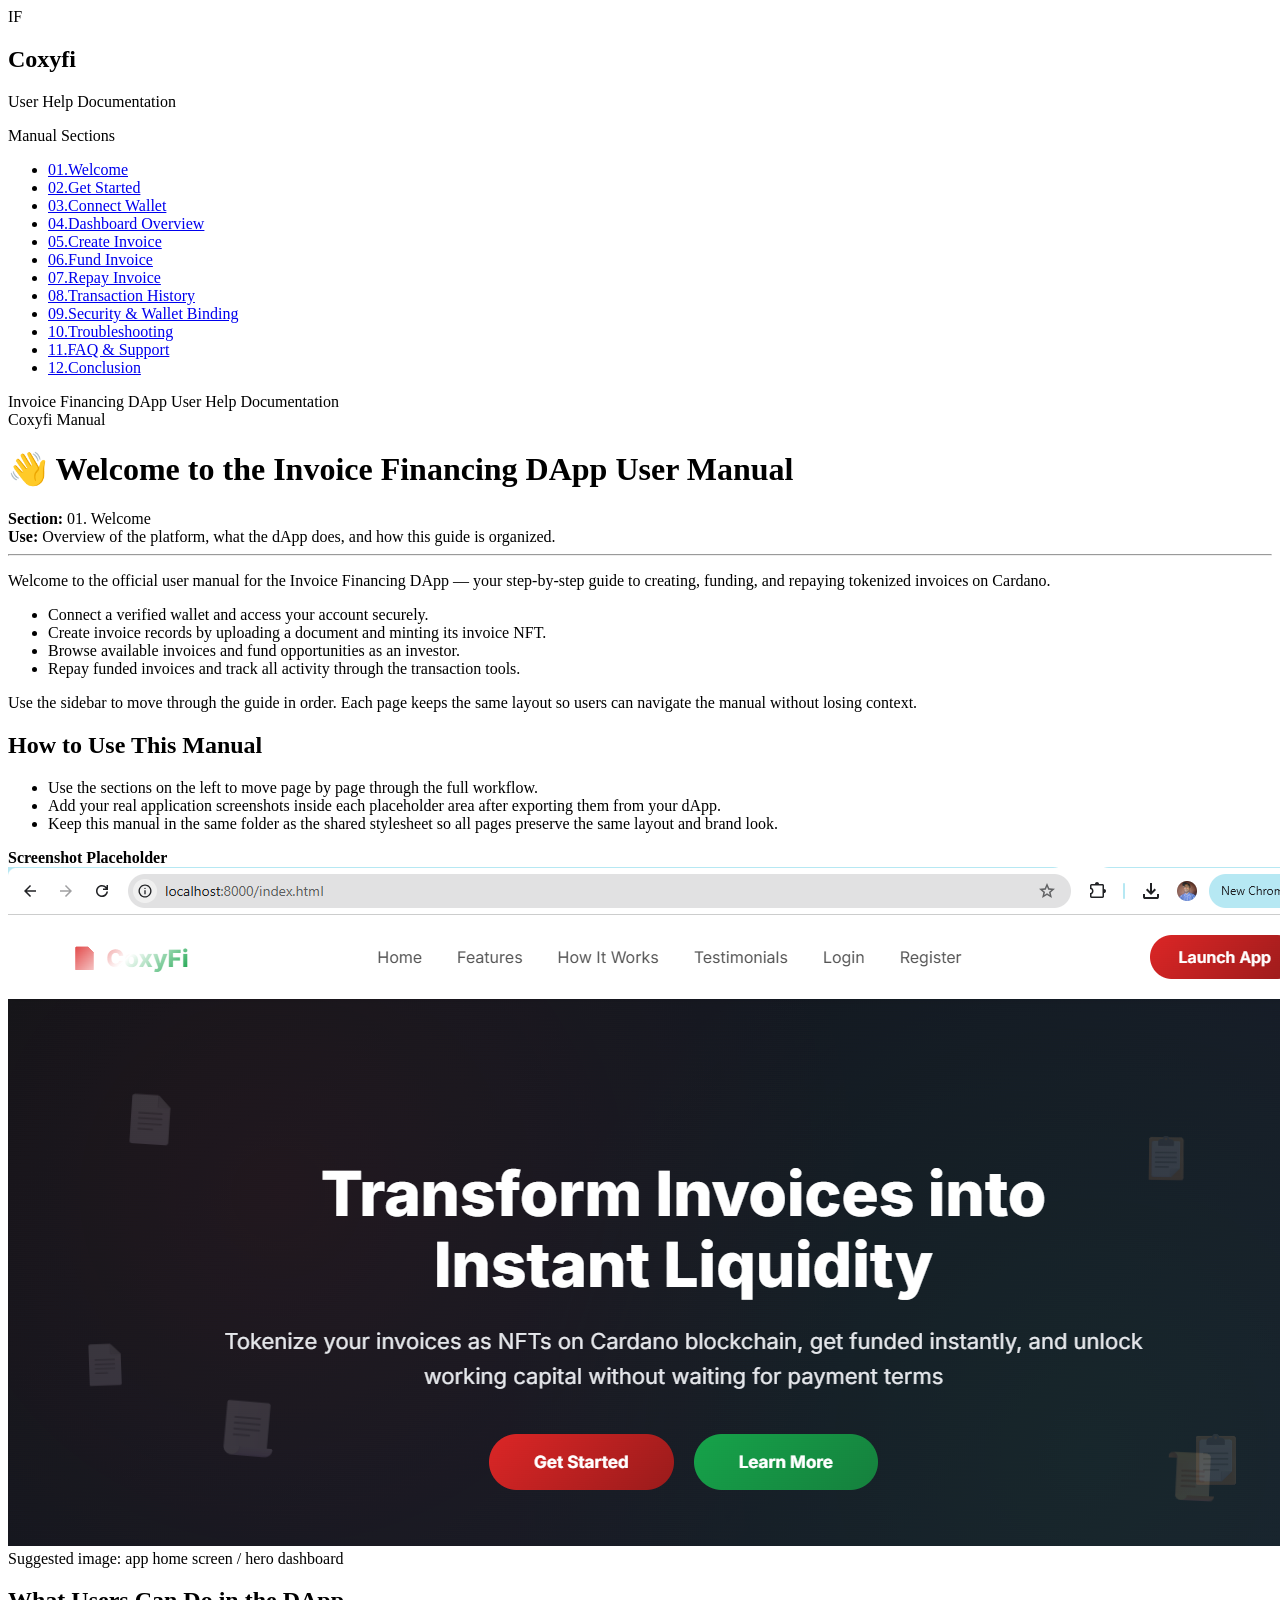
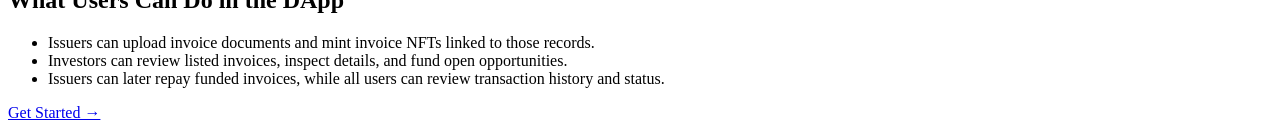
==== Job-69799/docs/01-welcome.html @ ea3b390e "new" ====
<!DOCTYPE html>
<html lang="en">
<head>
  <meta charset="UTF-8" />
  <meta name="viewport" content="width=device-width, initial-scale=1.0" />
  <title>Welcome | Coxyfi User Manual</title>
  <link rel="preconnect" href="https://fonts.googleapis.com">
  <link rel="preconnect" href="https://fonts.gstatic.com" crossorigin>
  <link href="https://fonts.googleapis.com/css2?family=Inter:wght@300;400;500;600;700;800&display=swap" rel="stylesheet">
  <link rel="stylesheet" href="styles.css" />
</head>
<body>
  <div class="layout">
    <aside class="sidebar">
      <div class="brand">
        <div class="brand-mark">IF</div>
        <div class="brand-text">
          <h1>Coxyfi</h1>
          <p>User Help Documentation</p>
        </div>
      </div>
      <div class="nav-title">Manual Sections</div>
      <ul class="nav-list">
        <li><a class="nav-link active" href="01-welcome.html"><span class="nav-index">01.</span><span>Welcome</span></a></li>
<li><a class="nav-link" href="02-getting-started.html"><span class="nav-index">02.</span><span>Get Started</span></a></li>
<li><a class="nav-link" href="03-connect-wallet.html"><span class="nav-index">03.</span><span>Connect Wallet</span></a></li>
<li><a class="nav-link" href="04-dashboard-overview.html"><span class="nav-index">04.</span><span>Dashboard Overview</span></a></li>
<li><a class="nav-link" href="05-create-invoice.html"><span class="nav-index">05.</span><span>Create Invoice</span></a></li>
<li><a class="nav-link" href="06-fund-invoice.html"><span class="nav-index">06.</span><span>Fund Invoice</span></a></li>
<li><a class="nav-link" href="07-repay-invoice.html"><span class="nav-index">07.</span><span>Repay Invoice</span></a></li>
<li><a class="nav-link" href="08-history-search.html"><span class="nav-index">08.</span><span>Transaction History</span></a></li>
<li><a class="nav-link" href="09-security-wallet-binding.html"><span class="nav-index">09.</span><span>Security & Wallet Binding</span></a></li>
<li><a class="nav-link" href="10-troubleshooting.html"><span class="nav-index">10.</span><span>Troubleshooting</span></a></li>
<li><a class="nav-link" href="11-faq-support.html"><span class="nav-index">11.</span><span>FAQ & Support</span></a></li>
<li><a class="nav-link" href="12-conclusion.html"><span class="nav-index">12.</span><span>Conclusion</span></a></li>
      </ul>
    </aside>

    <main class="content-wrap">
      <div class="topbar">
        <div class="topbar-title">Invoice Financing DApp User Help Documentation</div>
        <div class="topbar-actions">
        
        </div>
      </div>

      <div class="doc">
        <div class="hero-logo">Coxyfi Manual</div>
        <h1 class="page-title">👋 Welcome to the Invoice Financing DApp User Manual</h1>
        <div class="meta">
          <div><strong>Section:</strong> 01. Welcome</div>
          <div><strong>Use:</strong> Overview of the platform, what the dApp does, and how this guide is organized.</div>
          
        </div>
        <hr class="divider" />
        <p class="lead">Welcome to the official user manual for the Invoice Financing DApp — your step-by-step guide to creating, funding, and repaying tokenized invoices on Cardano.</p><ul class="checklist"><li>Connect a verified wallet and access your account securely.</li><li>Create invoice records by uploading a document and minting its invoice NFT.</li><li>Browse available invoices and fund opportunities as an investor.</li><li>Repay funded invoices and track all activity through the transaction tools.</li></ul><div class="callout">Use the sidebar to move through the guide in order. Each page keeps the same layout so users can navigate the manual without losing context.</div><section class="section"><h2>How to Use This Manual</h2><ul><li>Use the sections on the left to move page by page through the full workflow.</li><li>Add your real application screenshots inside each placeholder area after exporting them from your dApp.</li><li>Keep this manual in the same folder as the shared stylesheet so all pages preserve the same layout and brand look.</li></ul></section><div class="image-placeholder">
<strong>Screenshot Placeholder</strong>
<div class="screenshot">
  <img src="images/coxyfi-land.png" alt="Create Invoice Page">
</div>
<div class="small">Suggested image: app home screen / hero dashboard</div>
</div><section class="section"><h2>What Users Can Do in the DApp</h2><ul><li>Issuers can upload invoice documents and mint invoice NFTs linked to those records.</li><li>Investors can review listed invoices, inspect details, and fund open opportunities.</li><li>Issuers can later repay funded invoices, while all users can review transaction history and status.</li></ul></section>
        <div class="footer-nav">
          <span></span>
          <a href="02-getting-started.html">Get Started →</a>
        </div>
      </div>
    </main>
  </div>
</body>
</html>
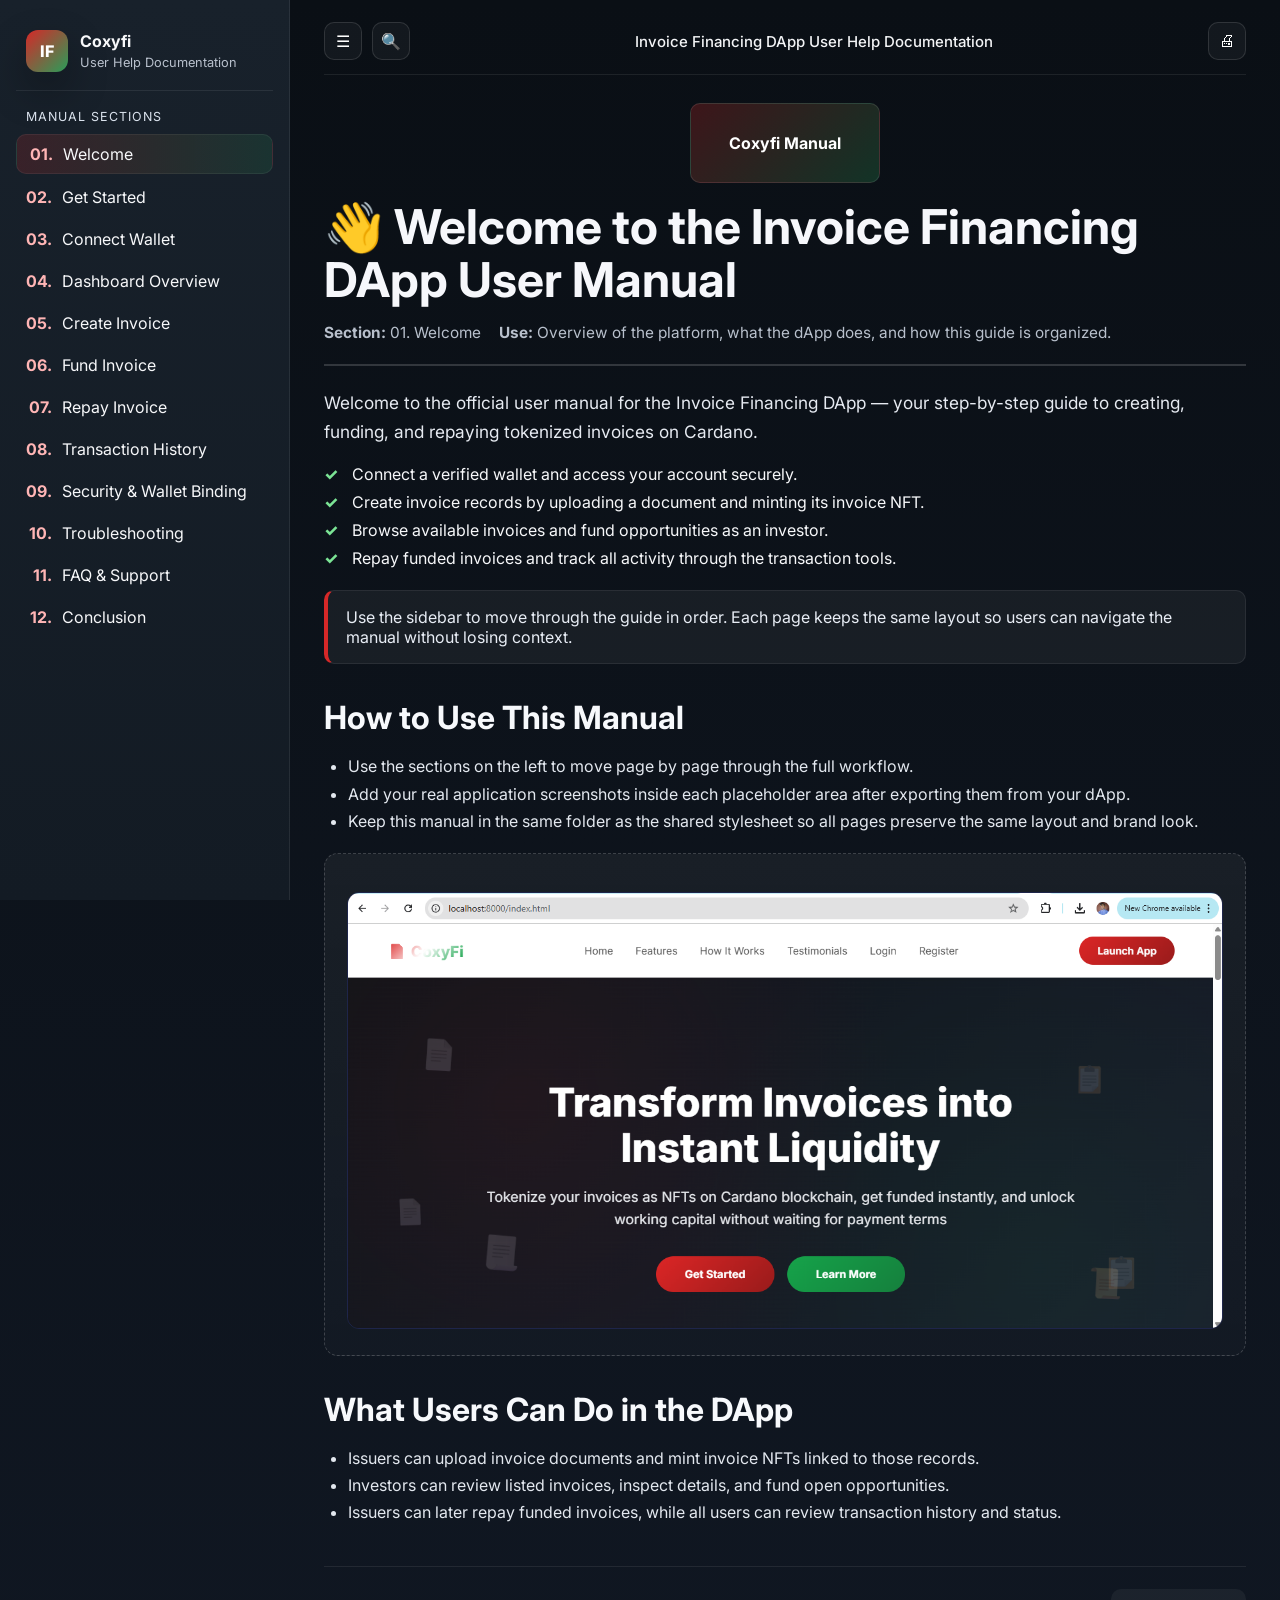
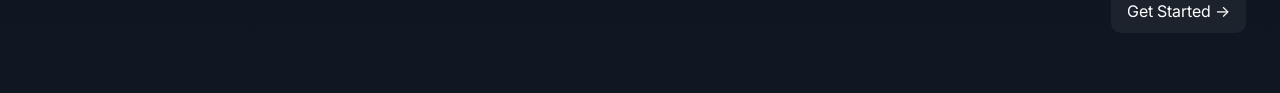
==== commit a44c4732: "new" ====
--- a/Job-69799/docs/01-welcome.html
+++ b/Job-69799/docs/01-welcome.html
@@ -8,10 +8,210 @@
   <link rel="preconnect" href="https://fonts.gstatic.com" crossorigin>
   <link href="https://fonts.googleapis.com/css2?family=Inter:wght@300;400;500;600;700;800&display=swap" rel="stylesheet">
   <link rel="stylesheet" href="styles.css" />
+  <style>
+    .topbar {
+      display: grid;
+      grid-template-columns: auto 1fr auto;
+      align-items: center;
+      gap: 16px;
+    }
+
+    .topbar-left,
+    .topbar-right {
+      display: flex;
+      align-items: center;
+      gap: 10px;
+    }
+
+    .search-wrap {
+      position: relative;
+      display: flex;
+      align-items: center;
+      gap: 10px;
+    }
+
+    .icon-btn {
+      width: 38px;
+      height: 38px;
+      border: 1px solid rgba(255,255,255,0.12);
+      background: rgba(255,255,255,0.04);
+      color: #fff;
+      border-radius: 10px;
+      display: inline-flex;
+      align-items: center;
+      justify-content: center;
+      cursor: pointer;
+      transition: all 0.2s ease;
+      font-size: 16px;
+    }
+
+    .icon-btn:hover {
+      background: rgba(255,255,255,0.1);
+      border-color: rgba(255,255,255,0.2);
+      transform: translateY(-1px);
+    }
+
+    .topbar-title {
+      text-align: center;
+      justify-self: center;
+      font-size: 15px;
+      font-weight: 500;
+      color: #f3f4f6;
+      white-space: nowrap;
+      overflow: hidden;
+      text-overflow: ellipsis;
+    }
+
+    .manual-search {
+      width: 0;
+      opacity: 0;
+      pointer-events: none;
+      transition: all 0.25s ease;
+      padding: 0;
+      border: 0;
+      background: rgba(255,255,255,0.06);
+      color: #fff;
+      border-radius: 10px;
+      outline: none;
+    }
+
+    .manual-search.active {
+      width: 220px;
+      opacity: 1;
+      pointer-events: auto;
+      padding: 10px 12px;
+      border: 1px solid rgba(255,255,255,0.12);
+    }
+
+    .manual-search::placeholder {
+      color: rgba(255,255,255,0.55);
+    }
+
+    #manualSearchResults {
+      position: absolute;
+      top: calc(100% + 10px);
+      left: 96px;
+      width: 340px;
+      max-height: 360px;
+      overflow-y: auto;
+      background: #121b25;
+      border: 1px solid rgba(255,255,255,0.1);
+      border-radius: 12px;
+      box-shadow: 0 20px 40px rgba(0,0,0,0.35);
+      z-index: 999;
+      display: none;
+    }
+
+    #manualSearchResults.active {
+      display: block;
+    }
+
+    .search-result-item {
+      display: block;
+      padding: 12px 14px;
+      border-bottom: 1px solid rgba(255,255,255,0.06);
+      color: #fff;
+      text-decoration: none;
+    }
+
+    .search-result-item:last-child {
+      border-bottom: none;
+    }
+
+    .search-result-item:hover {
+      background: rgba(255,255,255,0.06);
+      text-decoration: none;
+    }
+
+    .search-result-title {
+      font-size: 0.95rem;
+      font-weight: 600;
+      color: #ffffff;
+    }
+
+    .search-result-meta {
+      font-size: 0.82rem;
+      color: #b8c0cc;
+      margin-top: 4px;
+    }
+
+    .search-result-empty {
+      padding: 14px;
+      color: #b8c0cc;
+      font-size: 0.9rem;
+    }
+
+    .sidebar.collapsed {
+      width: 0 !important;
+      min-width: 0 !important;
+      padding: 0 !important;
+      overflow: hidden !important;
+      border: 0 !important;
+    }
+
+    .sidebar.collapsed * {
+      display: none !important;
+    }
+
+    .content-wrap.expanded {
+      flex: 1;
+      width: 100%;
+      max-width: 100%;
+      margin-left: 0;
+      padding-left: 34px;
+    }
+
+    @media (max-width: 900px) {
+      .topbar {
+        grid-template-columns: 1fr;
+        gap: 12px;
+      }
+
+      .topbar-left,
+      .topbar-right {
+        justify-content: center;
+      }
+
+      .topbar-title {
+        order: -1;
+        white-space: normal;
+      }
+
+      .manual-search.active {
+        width: 100%;
+        max-width: 320px;
+      }
+
+      #manualSearchResults {
+        left: 0;
+        width: 100%;
+      }
+    }
+
+    @media print {
+      .topbar,
+      .sidebar,
+      .footer-nav {
+        display: none !important;
+      }
+
+      .content-wrap,
+      .doc {
+        width: 100% !important;
+        margin: 0 !important;
+        padding: 0 !important;
+      }
+
+      body {
+        background: #fff !important;
+        color: #000 !important;
+      }
+    }
+  </style>
 </head>
 <body>
   <div class="layout">
-    <aside class="sidebar">
+    <aside class="sidebar" id="manualSidebar">
       <div class="brand">
         <div class="brand-mark">IF</div>
         <div class="brand-text">
@@ -20,27 +220,50 @@
         </div>
       </div>
       <div class="nav-title">Manual Sections</div>
-      <ul class="nav-list">
+      <ul class="nav-list" id="manualNavList">
         <li><a class="nav-link active" href="01-welcome.html"><span class="nav-index">01.</span><span>Welcome</span></a></li>
-<li><a class="nav-link" href="02-getting-started.html"><span class="nav-index">02.</span><span>Get Started</span></a></li>
-<li><a class="nav-link" href="03-connect-wallet.html"><span class="nav-index">03.</span><span>Connect Wallet</span></a></li>
-<li><a class="nav-link" href="04-dashboard-overview.html"><span class="nav-index">04.</span><span>Dashboard Overview</span></a></li>
-<li><a class="nav-link" href="05-create-invoice.html"><span class="nav-index">05.</span><span>Create Invoice</span></a></li>
-<li><a class="nav-link" href="06-fund-invoice.html"><span class="nav-index">06.</span><span>Fund Invoice</span></a></li>
-<li><a class="nav-link" href="07-repay-invoice.html"><span class="nav-index">07.</span><span>Repay Invoice</span></a></li>
-<li><a class="nav-link" href="08-history-search.html"><span class="nav-index">08.</span><span>Transaction History</span></a></li>
-<li><a class="nav-link" href="09-security-wallet-binding.html"><span class="nav-index">09.</span><span>Security & Wallet Binding</span></a></li>
-<li><a class="nav-link" href="10-troubleshooting.html"><span class="nav-index">10.</span><span>Troubleshooting</span></a></li>
-<li><a class="nav-link" href="11-faq-support.html"><span class="nav-index">11.</span><span>FAQ & Support</span></a></li>
-<li><a class="nav-link" href="12-conclusion.html"><span class="nav-index">12.</span><span>Conclusion</span></a></li>
+        <li><a class="nav-link" href="02-getting-started.html"><span class="nav-index">02.</span><span>Get Started</span></a></li>
+        <li><a class="nav-link" href="03-connect-wallet.html"><span class="nav-index">03.</span><span>Connect Wallet</span></a></li>
+        <li><a class="nav-link" href="04-dashboard-overview.html"><span class="nav-index">04.</span><span>Dashboard Overview</span></a></li>
+        <li><a class="nav-link" href="05-create-invoice.html"><span class="nav-index">05.</span><span>Create Invoice</span></a></li>
+        <li><a class="nav-link" href="06-fund-invoice.html"><span class="nav-index">06.</span><span>Fund Invoice</span></a></li>
+        <li><a class="nav-link" href="07-repay-invoice.html"><span class="nav-index">07.</span><span>Repay Invoice</span></a></li>
+        <li><a class="nav-link" href="08-history-search.html"><span class="nav-index">08.</span><span>Transaction History</span></a></li>
+        <li><a class="nav-link" href="09-security-wallet-binding.html"><span class="nav-index">09.</span><span>Security & Wallet Binding</span></a></li>
+        <li><a class="nav-link" href="10-troubleshooting.html"><span class="nav-index">10.</span><span>Troubleshooting</span></a></li>
+        <li><a class="nav-link" href="11-faq-support.html"><span class="nav-index">11.</span><span>FAQ & Support</span></a></li>
+        <li><a class="nav-link" href="12-conclusion.html"><span class="nav-index">12.</span><span>Conclusion</span></a></li>
       </ul>
     </aside>
 
-    <main class="content-wrap">
+    <main class="content-wrap" id="contentWrap">
       <div class="topbar">
+        <div class="topbar-left search-wrap">
+          <button class="icon-btn" id="toggleSidebarBtn" title="Show / Hide Navigation" aria-label="Toggle Navigation">
+            ☰
+          </button>
+
+          <button class="icon-btn" id="toggleSearchBtn" title="Search Manual" aria-label="Search Manual">
+            🔍
+          </button>
+
+          <input
+            type="text"
+            id="manualSearchInput"
+            class="manual-search"
+            placeholder="Search documentation..."
+            aria-label="Search documentation"
+          />
+
+          <div id="manualSearchResults"></div>
+        </div>
+
         <div class="topbar-title">Invoice Financing DApp User Help Documentation</div>
-        <div class="topbar-actions">
-        
+
+        <div class="topbar-right">
+          <button class="icon-btn" id="printPageBtn" title="Print Page" aria-label="Print Page">
+            🖨
+          </button>
         </div>
       </div>
 
@@ -50,16 +273,46 @@
         <div class="meta">
           <div><strong>Section:</strong> 01. Welcome</div>
           <div><strong>Use:</strong> Overview of the platform, what the dApp does, and how this guide is organized.</div>
+        </div>
+        <hr class="divider" />
+
+        <p class="lead">Welcome to the official user manual for the Invoice Financing DApp — your step-by-step guide to creating, funding, and repaying tokenized invoices on Cardano.</p>
+
+        <ul class="checklist">
+          <li>Connect a verified wallet and access your account securely.</li>
+          <li>Create invoice records by uploading a document and minting its invoice NFT.</li>
+          <li>Browse available invoices and fund opportunities as an investor.</li>
+          <li>Repay funded invoices and track all activity through the transaction tools.</li>
+        </ul>
+
+        <div class="callout">Use the sidebar to move through the guide in order. Each page keeps the same layout so users can navigate the manual without losing context.</div>
+
+        <section class="section">
+          <h2 id="how-to-use-this-manual">How to Use This Manual</h2>
+          <ul>
+            <li>Use the sections on the left to move page by page through the full workflow.</li>
+            <li>Add your real application screenshots inside each placeholder area after exporting them from your dApp.</li>
+            <li>Keep this manual in the same folder as the shared stylesheet so all pages preserve the same layout and brand look.</li>
+          </ul>
+        </section>
+
+        <div class="image-placeholder">
           
-        </div>
-        <hr class="divider" />
-        <p class="lead">Welcome to the official user manual for the Invoice Financing DApp — your step-by-step guide to creating, funding, and repaying tokenized invoices on Cardano.</p><ul class="checklist"><li>Connect a verified wallet and access your account securely.</li><li>Create invoice records by uploading a document and minting its invoice NFT.</li><li>Browse available invoices and fund opportunities as an investor.</li><li>Repay funded invoices and track all activity through the transaction tools.</li></ul><div class="callout">Use the sidebar to move through the guide in order. Each page keeps the same layout so users can navigate the manual without losing context.</div><section class="section"><h2>How to Use This Manual</h2><ul><li>Use the sections on the left to move page by page through the full workflow.</li><li>Add your real application screenshots inside each placeholder area after exporting them from your dApp.</li><li>Keep this manual in the same folder as the shared stylesheet so all pages preserve the same layout and brand look.</li></ul></section><div class="image-placeholder">
-<strong>Screenshot Placeholder</strong>
-<div class="screenshot">
-  <img src="images/coxyfi-land.png" alt="Create Invoice Page">
-</div>
-<div class="small">Suggested image: app home screen / hero dashboard</div>
-</div><section class="section"><h2>What Users Can Do in the DApp</h2><ul><li>Issuers can upload invoice documents and mint invoice NFTs linked to those records.</li><li>Investors can review listed invoices, inspect details, and fund open opportunities.</li><li>Issuers can later repay funded invoices, while all users can review transaction history and status.</li></ul></section>
+          <div class="screenshot">
+            <img src="images/coxyfi-land.png" alt="Create Invoice Page">
+          </div>
+          
+        </div>
+
+        <section class="section">
+          <h2 id="what-users-can-do-in-the-dapp">What Users Can Do in the DApp</h2>
+          <ul>
+            <li>Issuers can upload invoice documents and mint invoice NFTs linked to those records.</li>
+            <li>Investors can review listed invoices, inspect details, and fund open opportunities.</li>
+            <li>Issuers can later repay funded invoices, while all users can review transaction history and status.</li>
+          </ul>
+        </section>
+
         <div class="footer-nav">
           <span></span>
           <a href="02-getting-started.html">Get Started →</a>
@@ -67,5 +320,23 @@
       </div>
     </main>
   </div>
+
+  <script src="search-index.js"></script>
+  <script src="manual-search.js"></script>
+  <script>
+    const sidebar = document.getElementById("manualSidebar");
+    const contentWrap = document.getElementById("contentWrap");
+    const toggleSidebarBtn = document.getElementById("toggleSidebarBtn");
+    const printPageBtn = document.getElementById("printPageBtn");
+
+    toggleSidebarBtn.addEventListener("click", function () {
+      sidebar.classList.toggle("collapsed");
+      contentWrap.classList.toggle("expanded");
+    });
+
+    printPageBtn.addEventListener("click", function () {
+      window.print();
+    });
+  </script>
 </body>
 </html>
--- a/Job-69799/docs/styles.css
+++ b/Job-69799/docs/styles.css
@@ -0,0 +1,588 @@
+:root {
+  --bg: #0b0f14;
+  --bg-soft: #121821;
+  --panel: #151c26;
+  --panel-2: #1a2330;
+  --border: rgba(255,255,255,0.08);
+  --text: #f7f8fa;
+  --muted: #b8c0cc;
+  --red: #d62828;
+  --green: #2a9d59;
+  --white: #ffffff;
+  --shadow: 0 18px 40px rgba(0,0,0,0.32);
+}
+
+* { box-sizing: border-box; }
+
+html, body {
+  margin: 0;
+  padding: 0;
+}
+
+body {
+  font-family: Inter, Arial, sans-serif;
+  background: linear-gradient(180deg, #0a0f15 0%, #101722 100%);
+  color: var(--text);
+}
+
+a {
+  color: #9fe870;
+  text-decoration: none;
+}
+
+a:hover {
+  text-decoration: underline;
+}
+
+/* =====================================================
+   MAIN LAYOUT
+===================================================== */
+.layout {
+  display: flex;
+  width: 100%;
+  min-height: 100vh;
+}
+
+.sidebar {
+  width: 290px;
+  min-width: 290px;
+  background: linear-gradient(180deg, #18212b 0%, #131b24 100%);
+  border-right: 1px solid var(--border);
+  padding: 22px 16px 28px;
+  position: sticky;
+  top: 0;
+  height: 100vh;
+  overflow-y: auto;
+  transition: width 0.3s ease, min-width 0.3s ease, padding 0.3s ease, border 0.3s ease;
+}
+
+.sidebar.collapsed {
+  width: 0 !important;
+  min-width: 0 !important;
+  padding: 0 !important;
+  overflow: hidden !important;
+  border-right: none !important;
+}
+
+.sidebar.collapsed * {
+  opacity: 0;
+  pointer-events: none;
+}
+
+.content-wrap {
+  flex: 1;
+  width: 100%;
+  min-width: 0;
+  padding: 22px 34px 60px;
+  transition: all 0.3s ease;
+}
+
+.content-wrap.expanded {
+  flex: 1;
+  width: 100%;
+  max-width: 100%;
+  margin-left: 0;
+  padding-left: 34px;
+}
+
+/* =====================================================
+   SIDEBAR
+===================================================== */
+.brand {
+  display: flex;
+  gap: 12px;
+  align-items: center;
+  padding: 8px 10px 18px;
+  border-bottom: 1px solid var(--border);
+  margin-bottom: 16px;
+}
+
+.brand-mark {
+  width: 42px;
+  height: 42px;
+  border-radius: 12px;
+  background: linear-gradient(135deg, var(--red), var(--green));
+  display: grid;
+  place-items: center;
+  font-weight: 800;
+  color: white;
+  box-shadow: var(--shadow);
+}
+
+.brand-text h1 {
+  margin: 0;
+  font-size: 1rem;
+  line-height: 1.2;
+}
+
+.brand-text p {
+  margin: 4px 0 0;
+  font-size: 0.8rem;
+  color: var(--muted);
+}
+
+.nav-title {
+  color: #dbe3ee;
+  font-size: 0.78rem;
+  letter-spacing: 0.08em;
+  text-transform: uppercase;
+  margin: 18px 10px 10px;
+}
+
+.nav-list {
+  list-style: none;
+  margin: 0;
+  padding: 0;
+}
+
+.nav-list li {
+  margin: 4px 0;
+}
+
+.nav-link {
+  display: grid;
+  grid-template-columns: 26px 1fr;
+  gap: 10px;
+  align-items: start;
+  width: 100%;
+  padding: 9px 10px;
+  border-radius: 10px;
+  color: var(--text);
+  transition: 0.2s ease;
+}
+
+.nav-link:hover {
+  background: rgba(255,255,255,0.05);
+  text-decoration: none;
+}
+
+.nav-link.active {
+  background: linear-gradient(90deg, rgba(214,40,40,0.18), rgba(42,157,89,0.16));
+  border: 1px solid rgba(255,255,255,0.06);
+}
+
+.nav-link.hidden-by-search {
+  display: none !important;
+}
+
+.nav-index {
+  color: #ffb5b5;
+  font-weight: 700;
+  text-align: right;
+}
+
+/* =====================================================
+   TOPBAR
+===================================================== */
+.topbar {
+  display: grid;
+  grid-template-columns: auto 1fr auto;
+  align-items: center;
+  gap: 16px;
+  border-bottom: 1px solid var(--border);
+  padding-bottom: 14px;
+  margin-bottom: 28px;
+}
+
+.topbar-left,
+.topbar-right {
+  display: flex;
+  align-items: center;
+  gap: 10px;
+}
+
+.topbar-title {
+  text-align: center;
+  justify-self: center;
+  font-size: 1.2rem;
+  font-weight: 300;
+  color: #d4deea;
+  white-space: nowrap;
+  overflow: hidden;
+  text-overflow: ellipsis;
+}
+
+.topbar-actions {
+  display: flex;
+  gap: 12px;
+  color: var(--muted);
+  font-size: 0.92rem;
+}
+
+.icon-btn {
+  width: 38px;
+  height: 38px;
+  border: 1px solid rgba(255,255,255,0.12);
+  background: rgba(255,255,255,0.04);
+  color: #fff;
+  border-radius: 10px;
+  display: inline-flex;
+  align-items: center;
+  justify-content: center;
+  cursor: pointer;
+  transition: all 0.2s ease;
+  font-size: 16px;
+}
+
+.icon-btn:hover {
+  background: rgba(255,255,255,0.1);
+  border-color: rgba(255,255,255,0.2);
+  transform: translateY(-1px);
+}
+
+.manual-search {
+  width: 0;
+  opacity: 0;
+  pointer-events: none;
+  transition: all 0.25s ease;
+  padding: 0;
+  border: 0;
+  background: rgba(255,255,255,0.06);
+  color: #fff;
+  border-radius: 10px;
+  outline: none;
+}
+
+.manual-search.active {
+  width: 220px;
+  opacity: 1;
+  pointer-events: auto;
+  padding: 10px 12px;
+  border: 1px solid rgba(255,255,255,0.12);
+}
+
+.manual-search::placeholder {
+  color: rgba(255,255,255,0.55);
+}
+
+/* =====================================================
+   DOCUMENT BODY
+===================================================== */
+.doc {
+  max-width: 1040px;
+  margin: 0 auto;
+}
+
+.hero-logo {
+  width: 190px;
+  height: 80px;
+  margin: 8px auto 18px;
+  border-radius: 10px;
+  border: 1px solid rgba(255,255,255,0.1);
+  background: linear-gradient(135deg, rgba(214,40,40,0.25), rgba(42,157,89,0.25));
+  display: grid;
+  place-items: center;
+  color: white;
+  font-weight: 700;
+}
+
+h1.page-title {
+  font-size: 3rem;
+  line-height: 1.1;
+  margin: 0 0 16px;
+  color: #f6f7fb;
+}
+
+.meta {
+  display: flex;
+  flex-wrap: wrap;
+  gap: 18px;
+  color: var(--muted);
+  margin-bottom: 22px;
+  font-size: 0.96rem;
+}
+
+.divider {
+  border: 0;
+  border-top: 2px solid rgba(255,255,255,0.16);
+  margin: 22px 0;
+}
+
+.lead {
+  font-size: 1.08rem;
+  line-height: 1.7;
+  color: #e6eaf1;
+}
+
+.checklist {
+  list-style: none;
+  padding: 0;
+  margin: 18px 0 22px;
+}
+
+.checklist li {
+  margin: 8px 0;
+  padding-left: 28px;
+  position: relative;
+}
+
+.checklist li::before {
+  content: "✓";
+  position: absolute;
+  left: 0;
+  color: #7be495;
+  font-weight: 800;
+}
+
+.callout {
+  background: rgba(255,255,255,0.05);
+  border: 1px solid rgba(255,255,255,0.08);
+  border-left: 4px solid var(--red);
+  padding: 16px 18px;
+  border-radius: 10px;
+  color: #e8edf5;
+  margin: 18px 0 26px;
+}
+
+.section {
+  margin: 34px 0 0;
+}
+
+.section h2 {
+  font-size: 2rem;
+  margin: 0 0 12px;
+  color: #f7f9fc;
+}
+
+.section p,
+.section li {
+  color: #e3e8ef;
+  line-height: 1.7;
+}
+
+.section ul,
+.section ol {
+  padding-left: 24px;
+}
+
+.image-placeholder {
+  margin: 18px 0 12px;
+  background: linear-gradient(180deg, rgba(255,255,255,0.05), rgba(255,255,255,0.02));
+  border: 1px dashed rgba(255,255,255,0.18);
+  border-radius: 14px;
+  min-height: 280px;
+  display: grid;
+  place-items: center;
+  text-align: center;
+  color: var(--muted);
+  padding: 22px;
+}
+
+.image-placeholder strong {
+  color: white;
+  display: block;
+  margin-bottom: 8px;
+}
+
+.note-grid {
+  display: grid;
+  grid-template-columns: repeat(auto-fit, minmax(250px, 1fr));
+  gap: 16px;
+  margin-top: 18px;
+}
+
+.note-card {
+  background: var(--panel);
+  border: 1px solid var(--border);
+  border-radius: 14px;
+  padding: 18px;
+}
+
+.note-card h3 {
+  margin: 0 0 10px;
+  font-size: 1.05rem;
+}
+
+.footer-nav {
+  display: flex;
+  justify-content: space-between;
+  gap: 16px;
+  margin-top: 40px;
+  padding-top: 22px;
+  border-top: 1px solid var(--border);
+}
+
+.footer-nav a {
+  display: inline-flex;
+  align-items: center;
+  gap: 8px;
+  background: rgba(255,255,255,0.05);
+  padding: 12px 16px;
+  border-radius: 10px;
+  color: var(--white);
+}
+
+.small {
+  color: var(--muted);
+  font-size: 0.92rem;
+}
+
+code,
+.code-inline {
+  background: rgba(255,255,255,0.07);
+  padding: 2px 6px;
+  border-radius: 6px;
+  color: #fff0f0;
+}
+
+/* =====================================================
+   SCREENSHOTS
+===================================================== */
+.screenshot img {
+  width: 100%;
+  border-radius: 12px;
+  margin-top: 16px;
+  border: 1px solid #1e254a;
+}
+
+.caption {
+  font-size: 0.9rem;
+  color: #9aa4bf;
+  margin-top: 6px;
+}
+
+/* =====================================================
+   RESPONSIVE
+===================================================== */
+@media (max-width: 980px) {
+  .layout {
+    display: block;
+  }
+
+  .sidebar {
+    position: relative;
+    width: 100%;
+    min-width: 100%;
+    height: auto;
+    overflow: visible;
+  }
+
+  .sidebar.collapsed {
+    display: none !important;
+  }
+
+  .content-wrap {
+    padding: 20px 18px 40px;
+  }
+
+  .content-wrap.expanded {
+    padding: 20px 18px 40px;
+  }
+
+  h1.page-title {
+    font-size: 2.2rem;
+  }
+
+  .topbar {
+    grid-template-columns: 1fr;
+    gap: 12px;
+  }
+
+  .topbar-left,
+  .topbar-right {
+    justify-content: center;
+  }
+
+  .topbar-title {
+    order: -1;
+    white-space: normal;
+    font-size: 1rem;
+  }
+
+  .manual-search.active {
+    width: 100%;
+    max-width: 320px;
+  }
+}
+
+/* =====================================================
+   PRINT
+===================================================== */
+@media print {
+  .topbar,
+  .sidebar,
+  .footer-nav {
+    display: none !important;
+  }
+
+  .content-wrap,
+  .doc {
+    width: 100% !important;
+    max-width: 100% !important;
+    margin: 0 !important;
+    padding: 0 !important;
+  }
+
+  body {
+    background: #fff !important;
+    color: #000 !important;
+  }
+}
+
+.search-wrap {
+  position: relative;
+  display: flex;
+  align-items: center;
+  gap: 10px;
+}
+
+#manualSearchResults {
+  position: absolute;
+  top: calc(100% + 10px);
+  left: 92px;
+  width: 340px;
+  max-height: 360px;
+  overflow-y: auto;
+  background: #121b25;
+  border: 1px solid rgba(255,255,255,0.1);
+  border-radius: 12px;
+  box-shadow: 0 20px 40px rgba(0,0,0,0.35);
+  z-index: 999;
+  display: none;
+}
+
+#manualSearchResults.active {
+  display: block;
+}
+
+.search-result-item {
+  display: block;
+  padding: 12px 14px;
+  border-bottom: 1px solid rgba(255,255,255,0.06);
+  color: #fff;
+  text-decoration: none;
+}
+
+.search-result-item:last-child {
+  border-bottom: none;
+}
+
+.search-result-item:hover {
+  background: rgba(255,255,255,0.06);
+  text-decoration: none;
+}
+
+.search-result-title {
+  font-size: 0.95rem;
+  font-weight: 600;
+  color: #ffffff;
+}
+
+.search-result-meta {
+  font-size: 0.82rem;
+  color: #b8c0cc;
+  margin-top: 4px;
+}
+
+.search-result-empty {
+  padding: 14px;
+  color: #b8c0cc;
+  font-size: 0.9rem;
+}
+
+@media (max-width: 900px) {
+  #manualSearchResults {
+    left: 0;
+    width: 100%;
+  }
+}
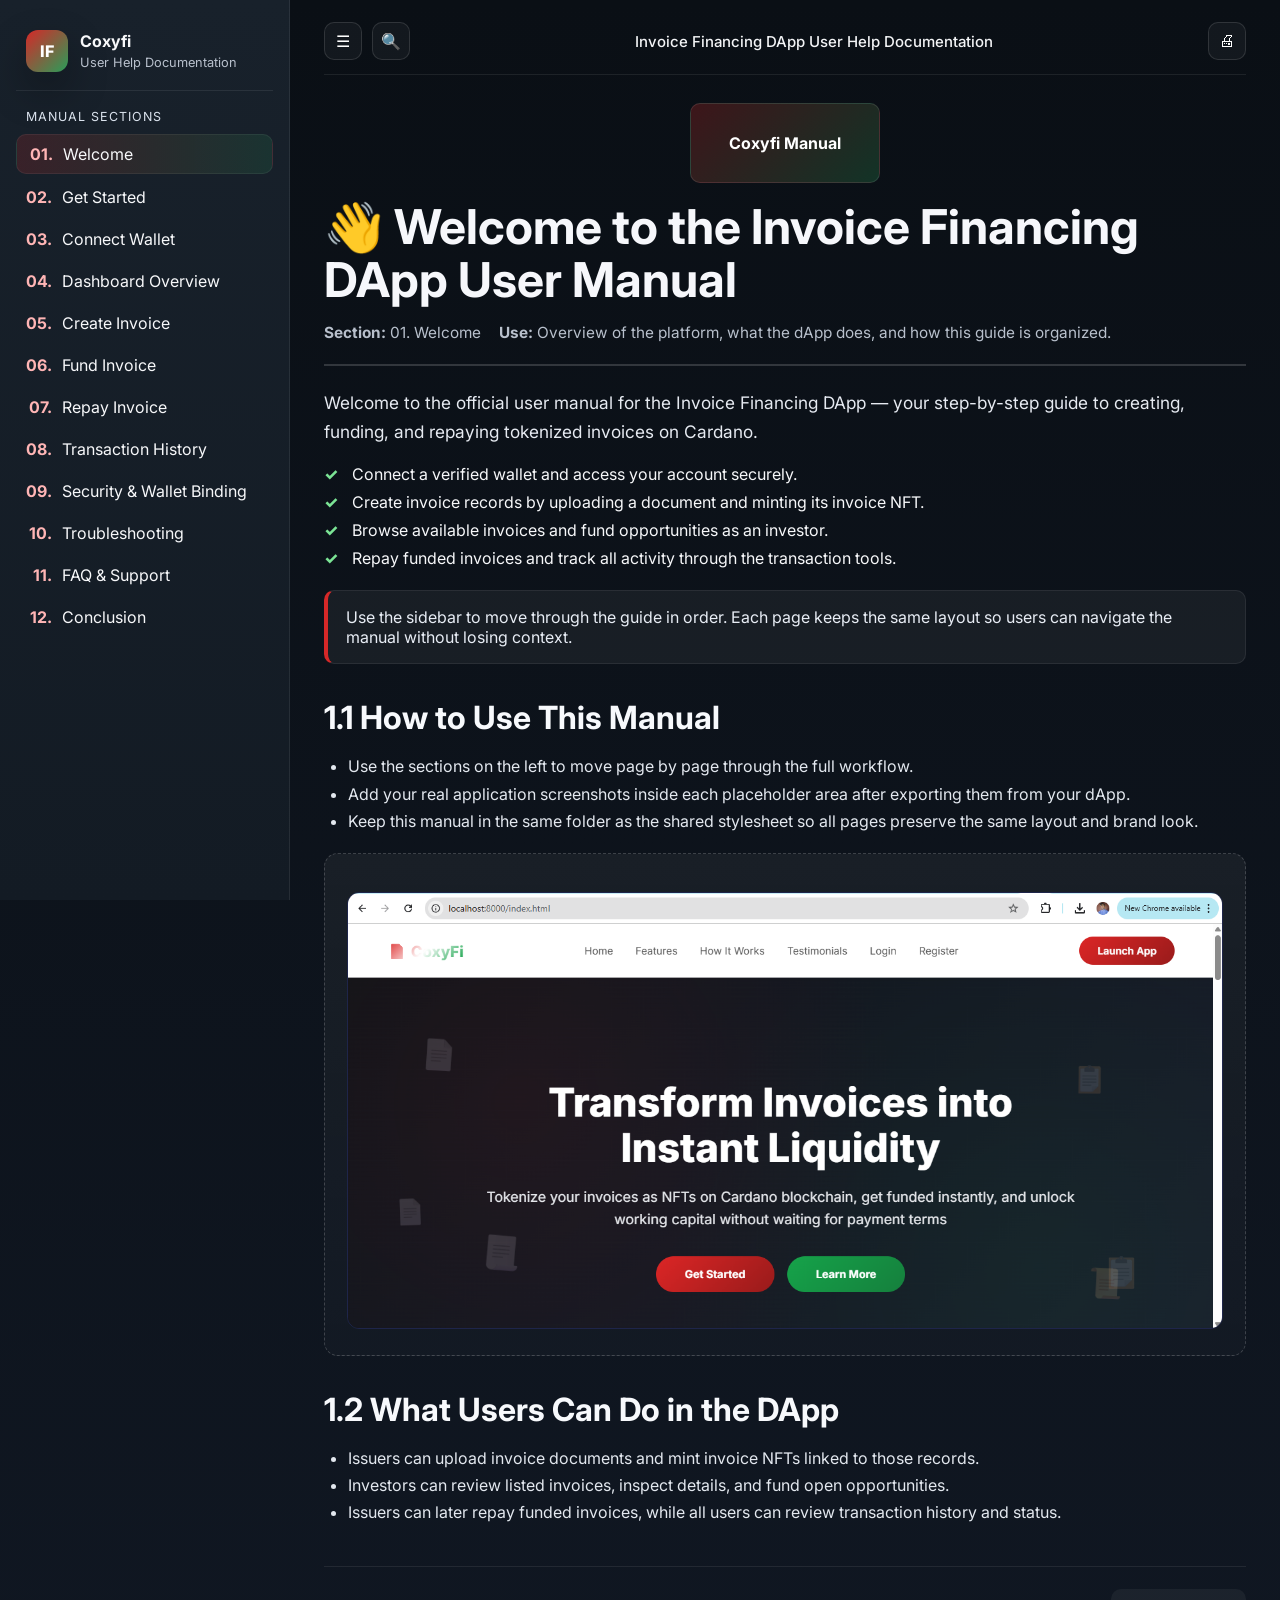
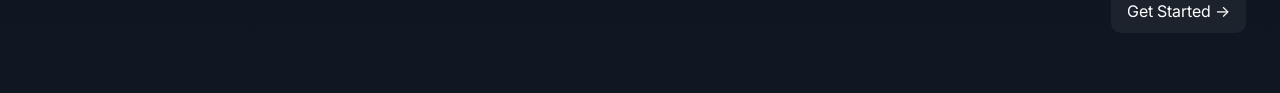
==== commit 183765d9: "new" ====
--- a/Job-69799/docs/01-welcome.html
+++ b/Job-69799/docs/01-welcome.html
@@ -288,7 +288,7 @@
         <div class="callout">Use the sidebar to move through the guide in order. Each page keeps the same layout so users can navigate the manual without losing context.</div>
 
         <section class="section">
-          <h2 id="how-to-use-this-manual">How to Use This Manual</h2>
+          <h2 id="how-to-use-this-manual">1.1 How to Use This Manual</h2>
           <ul>
             <li>Use the sections on the left to move page by page through the full workflow.</li>
             <li>Add your real application screenshots inside each placeholder area after exporting them from your dApp.</li>
@@ -305,7 +305,7 @@
         </div>
 
         <section class="section">
-          <h2 id="what-users-can-do-in-the-dapp">What Users Can Do in the DApp</h2>
+          <h2 id="what-users-can-do-in-the-dapp">1.2 What Users Can Do in the DApp</h2>
           <ul>
             <li>Issuers can upload invoice documents and mint invoice NFTs linked to those records.</li>
             <li>Investors can review listed invoices, inspect details, and fund open opportunities.</li>
--- a/Job-69799/docs/styles.css
+++ b/Job-69799/docs/styles.css
@@ -13,39 +13,23 @@
 }
 
 * { box-sizing: border-box; }
-
-html, body {
-  margin: 0;
-  padding: 0;
-}
-
+html, body { margin: 0; padding: 0; }
 body {
   font-family: Inter, Arial, sans-serif;
   background: linear-gradient(180deg, #0a0f15 0%, #101722 100%);
   color: var(--text);
 }
 
-a {
-  color: #9fe870;
-  text-decoration: none;
-}
-
-a:hover {
-  text-decoration: underline;
-}
-
-/* =====================================================
-   MAIN LAYOUT
-===================================================== */
+a { color: #9fe870; text-decoration: none; }
+a:hover { text-decoration: underline; }
+
 .layout {
-  display: flex;
-  width: 100%;
+  display: grid;
+  grid-template-columns: 290px 1fr;
   min-height: 100vh;
 }
 
 .sidebar {
-  width: 290px;
-  min-width: 290px;
   background: linear-gradient(180deg, #18212b 0%, #131b24 100%);
   border-right: 1px solid var(--border);
   padding: 22px 16px 28px;
@@ -53,41 +37,8 @@
   top: 0;
   height: 100vh;
   overflow-y: auto;
-  transition: width 0.3s ease, min-width 0.3s ease, padding 0.3s ease, border 0.3s ease;
-}
-
-.sidebar.collapsed {
-  width: 0 !important;
-  min-width: 0 !important;
-  padding: 0 !important;
-  overflow: hidden !important;
-  border-right: none !important;
-}
-
-.sidebar.collapsed * {
-  opacity: 0;
-  pointer-events: none;
-}
-
-.content-wrap {
-  flex: 1;
-  width: 100%;
-  min-width: 0;
-  padding: 22px 34px 60px;
-  transition: all 0.3s ease;
-}
-
-.content-wrap.expanded {
-  flex: 1;
-  width: 100%;
-  max-width: 100%;
-  margin-left: 0;
-  padding-left: 34px;
-}
-
-/* =====================================================
-   SIDEBAR
-===================================================== */
+}
+
 .brand {
   display: flex;
   gap: 12px;
@@ -114,7 +65,6 @@
   font-size: 1rem;
   line-height: 1.2;
 }
-
 .brand-text p {
   margin: 4px 0 0;
   font-size: 0.8rem;
@@ -135,9 +85,7 @@
   padding: 0;
 }
 
-.nav-list li {
-  margin: 4px 0;
-}
+.nav-list li { margin: 4px 0; }
 
 .nav-link {
   display: grid;
@@ -161,22 +109,19 @@
   border: 1px solid rgba(255,255,255,0.06);
 }
 
-.nav-link.hidden-by-search {
-  display: none !important;
-}
-
 .nav-index {
   color: #ffb5b5;
   font-weight: 700;
   text-align: right;
 }
 
-/* =====================================================
-   TOPBAR
-===================================================== */
+.content-wrap {
+  padding: 22px 34px 60px;
+}
+
 .topbar {
-  display: grid;
-  grid-template-columns: auto 1fr auto;
+  display: flex;
+  justify-content: space-between;
   align-items: center;
   gap: 16px;
   border-bottom: 1px solid var(--border);
@@ -184,22 +129,10 @@
   margin-bottom: 28px;
 }
 
-.topbar-left,
-.topbar-right {
-  display: flex;
-  align-items: center;
-  gap: 10px;
-}
-
 .topbar-title {
-  text-align: center;
-  justify-self: center;
-  font-size: 1.2rem;
+  font-size: 1.85rem;
   font-weight: 300;
   color: #d4deea;
-  white-space: nowrap;
-  overflow: hidden;
-  text-overflow: ellipsis;
 }
 
 .topbar-actions {
@@ -209,55 +142,6 @@
   font-size: 0.92rem;
 }
 
-.icon-btn {
-  width: 38px;
-  height: 38px;
-  border: 1px solid rgba(255,255,255,0.12);
-  background: rgba(255,255,255,0.04);
-  color: #fff;
-  border-radius: 10px;
-  display: inline-flex;
-  align-items: center;
-  justify-content: center;
-  cursor: pointer;
-  transition: all 0.2s ease;
-  font-size: 16px;
-}
-
-.icon-btn:hover {
-  background: rgba(255,255,255,0.1);
-  border-color: rgba(255,255,255,0.2);
-  transform: translateY(-1px);
-}
-
-.manual-search {
-  width: 0;
-  opacity: 0;
-  pointer-events: none;
-  transition: all 0.25s ease;
-  padding: 0;
-  border: 0;
-  background: rgba(255,255,255,0.06);
-  color: #fff;
-  border-radius: 10px;
-  outline: none;
-}
-
-.manual-search.active {
-  width: 220px;
-  opacity: 1;
-  pointer-events: auto;
-  padding: 10px 12px;
-  border: 1px solid rgba(255,255,255,0.12);
-}
-
-.manual-search::placeholder {
-  color: rgba(255,255,255,0.55);
-}
-
-/* =====================================================
-   DOCUMENT BODY
-===================================================== */
 .doc {
   max-width: 1040px;
   margin: 0 auto;
@@ -344,14 +228,12 @@
   color: #f7f9fc;
 }
 
-.section p,
-.section li {
+.section p, .section li {
   color: #e3e8ef;
   line-height: 1.7;
 }
 
-.section ul,
-.section ol {
+.section ul, .section ol {
   padding-left: 24px;
 }
 
@@ -417,17 +299,24 @@
   font-size: 0.92rem;
 }
 
-code,
-.code-inline {
+code, .code-inline {
   background: rgba(255,255,255,0.07);
   padding: 2px 6px;
   border-radius: 6px;
   color: #fff0f0;
 }
 
-/* =====================================================
-   SCREENSHOTS
-===================================================== */
+@media (max-width: 980px) {
+  .layout { grid-template-columns: 1fr; }
+  .sidebar {
+    position: relative;
+    height: auto;
+    overflow: visible;
+  }
+  .content-wrap { padding: 20px 18px 40px; }
+  h1.page-title { font-size: 2.2rem; }
+}
+
 .screenshot img {
   width: 100%;
   border-radius: 12px;
@@ -440,149 +329,3 @@
   color: #9aa4bf;
   margin-top: 6px;
 }
-
-/* =====================================================
-   RESPONSIVE
-===================================================== */
-@media (max-width: 980px) {
-  .layout {
-    display: block;
-  }
-
-  .sidebar {
-    position: relative;
-    width: 100%;
-    min-width: 100%;
-    height: auto;
-    overflow: visible;
-  }
-
-  .sidebar.collapsed {
-    display: none !important;
-  }
-
-  .content-wrap {
-    padding: 20px 18px 40px;
-  }
-
-  .content-wrap.expanded {
-    padding: 20px 18px 40px;
-  }
-
-  h1.page-title {
-    font-size: 2.2rem;
-  }
-
-  .topbar {
-    grid-template-columns: 1fr;
-    gap: 12px;
-  }
-
-  .topbar-left,
-  .topbar-right {
-    justify-content: center;
-  }
-
-  .topbar-title {
-    order: -1;
-    white-space: normal;
-    font-size: 1rem;
-  }
-
-  .manual-search.active {
-    width: 100%;
-    max-width: 320px;
-  }
-}
-
-/* =====================================================
-   PRINT
-===================================================== */
-@media print {
-  .topbar,
-  .sidebar,
-  .footer-nav {
-    display: none !important;
-  }
-
-  .content-wrap,
-  .doc {
-    width: 100% !important;
-    max-width: 100% !important;
-    margin: 0 !important;
-    padding: 0 !important;
-  }
-
-  body {
-    background: #fff !important;
-    color: #000 !important;
-  }
-}
-
-.search-wrap {
-  position: relative;
-  display: flex;
-  align-items: center;
-  gap: 10px;
-}
-
-#manualSearchResults {
-  position: absolute;
-  top: calc(100% + 10px);
-  left: 92px;
-  width: 340px;
-  max-height: 360px;
-  overflow-y: auto;
-  background: #121b25;
-  border: 1px solid rgba(255,255,255,0.1);
-  border-radius: 12px;
-  box-shadow: 0 20px 40px rgba(0,0,0,0.35);
-  z-index: 999;
-  display: none;
-}
-
-#manualSearchResults.active {
-  display: block;
-}
-
-.search-result-item {
-  display: block;
-  padding: 12px 14px;
-  border-bottom: 1px solid rgba(255,255,255,0.06);
-  color: #fff;
-  text-decoration: none;
-}
-
-.search-result-item:last-child {
-  border-bottom: none;
-}
-
-.search-result-item:hover {
-  background: rgba(255,255,255,0.06);
-  text-decoration: none;
-}
-
-.search-result-title {
-  font-size: 0.95rem;
-  font-weight: 600;
-  color: #ffffff;
-}
-
-.search-result-meta {
-  font-size: 0.82rem;
-  color: #b8c0cc;
-  margin-top: 4px;
-}
-
-.search-result-empty {
-  padding: 14px;
-  color: #b8c0cc;
-  font-size: 0.9rem;
-}
-
-@media (max-width: 900px) {
-  #manualSearchResults {
-    left: 0;
-    width: 100%;
-  }
-}
